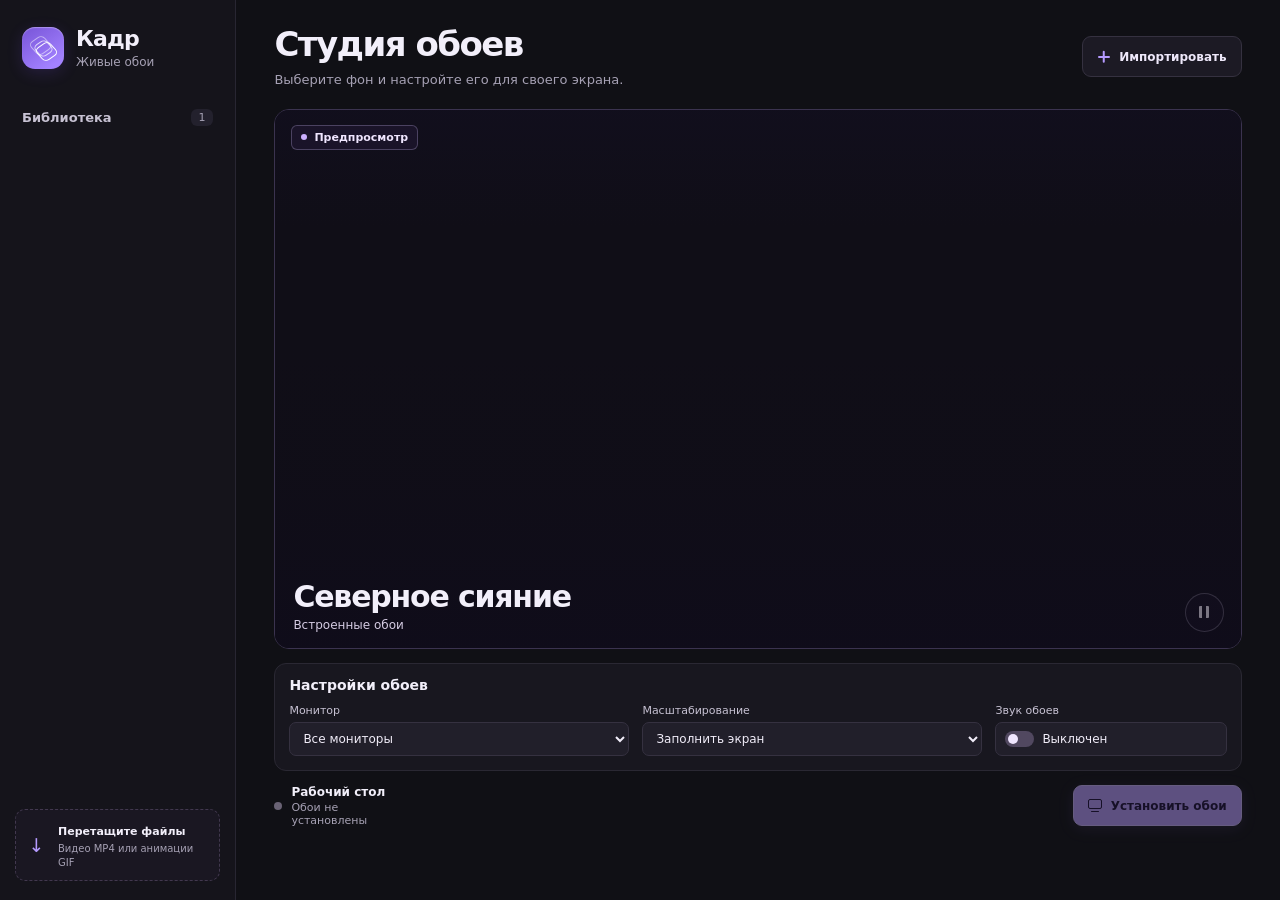
==== ui/index.html @ 5a47337f "Build Kadr live wallpapers for Windows" ====
<!doctype html>
<html lang="ru">
<head>
  <meta charset="utf-8">
  <meta name="viewport" content="width=device-width, initial-scale=1">
  <title>Кадр — живые обои</title>
  <link rel="stylesheet" href="app.css">
  <script type="module" src="app.js"></script>
</head>
<body>
  <div class="shell">
    <aside class="sidebar">
      <div class="brand">
        <span class="mark" aria-hidden="true"><i></i></span>
        <div><strong>Кадр</strong><small>Живые обои</small></div>
      </div>
      <div class="library-heading"><h2>Библиотека</h2><span id="count">1</span></div>
      <div id="library" class="library" aria-label="Библиотека обоев"></div>
      <div class="sidebar-footer">
        <div class="drop-note"><span class="drop-symbol" aria-hidden="true">↓</span><div><strong>Перетащите файлы</strong><small>Видео MP4 или анимации GIF</small></div></div>
      </div>
    </aside>

    <main>
      <header class="page-header">
        <div>
          <h1>Студия обоев</h1>
          <p>Выберите фон и настройте его для своего экрана.</p>
        </div>
        <button id="import" class="button button-secondary"><span class="plus" aria-hidden="true"></span>Импортировать</button>
      </header>

      <section class="preview" aria-label="Предпросмотр">
        <div id="stage" class="preview-stage"></div>
        <div class="preview-shade"></div>
        <span class="preview-label"><i></i>Предпросмотр</span>
        <div class="preview-caption">
          <div><h2 id="title">Северное сияние</h2><p id="details">Встроенные обои</p></div>
          <button id="preview-play" class="round-button" aria-label="Приостановить предпросмотр" title="Приостановить предпросмотр" disabled><span class="pause-icon" aria-hidden="true"></span></button>
        </div>
      </section>

      <div id="notice" class="notice" role="status" hidden></div>

      <section class="settings" aria-labelledby="settings-heading">
        <div class="settings-heading"><h2 id="settings-heading">Настройки обоев</h2><button id="remove" class="text-button" hidden>Убрать из библиотеки</button></div>
        <div class="settings-grid">
          <label><span>Монитор</span><select id="monitor"><option value="all">Все мониторы</option></select></label>
          <label><span>Масштабирование</span><select id="fit"><option value="cover">Заполнить экран</option><option value="contain">Уместить целиком</option><option value="fill">Растянуть</option></select></label>
          <label class="volume"><span>Звук обоев</span><span class="switch-frame"><input type="checkbox" id="audio" role="switch"><span class="switch" aria-hidden="true"></span><span id="sound-label">Выключен</span></span></label>
        </div>
      </section>

      <footer class="actions">
        <div class="desktop-status"><span id="status-dot"></span><div><strong id="status-title">Рабочий стол</strong><small id="status-description">Обои не установлены</small></div></div>
        <div class="action-buttons">
          <button id="stop" class="text-button" hidden>Снять</button>
          <button id="pause" class="button button-secondary" hidden>Пауза</button>
          <button id="apply" class="button button-primary" disabled><span class="monitor-icon" aria-hidden="true"></span>Установить обои</button>
        </div>
      </footer>
    </main>
  </div>
  <div id="drop-overlay" class="drop-overlay" hidden><div><span aria-hidden="true">↓</span><strong>Добавить в библиотеку</strong><small>Отпустите файлы MP4 или GIF</small></div></div>
</body>
</html>
---- ui/app.css ----
:root {
  color-scheme: dark;
  font-family: "Segoe UI Variable", "Segoe UI", system-ui, sans-serif;
  background: #101015;
  color: #f2effa;
  --muted: #a6a1b4;
  --light-muted: #c7c2d3;
  --line: #2a2833;
  --panel: #18171f;
  --accent: #b59aff;
}
* { box-sizing: border-box; }
body { margin: 0; }
button, select, input { font: inherit; }
button, select { color: inherit; }
button { cursor: pointer; }
button:disabled { cursor: default; opacity: .46; }
button:focus-visible, select:focus-visible, input:focus-visible + .switch {
  outline: 2px solid #d0bdff;
  outline-offset: 3px;
}
[hidden] { display: none !important; }
h1, h2, p { margin: 0; }
small { display: block; }

.shell { display: grid; grid-template-columns: 236px minmax(0, 1fr); min-height: 100vh; }
.sidebar {
  position: sticky;
  top: 0;
  height: 100vh;
  display: flex;
  flex-direction: column;
  background: #15141b;
  border-right: 1px solid #282632;
  padding: 27px 15px 19px;
}
.brand { display: flex; align-items: center; gap: 12px; margin: 0 7px 40px; }
.brand strong { font-size: 22px; line-height: 1.1; font-weight: 680; letter-spacing: -.04em; }
.brand small { color: var(--muted); font-size: 12px; margin-top: 4px; }
.mark {
  position: relative;
  display: grid;
  place-items: center;
  width: 42px;
  aspect-ratio: 1;
  border-radius: 13px;
  background: linear-gradient(145deg, #7754d7, #a382ff 84%);
  box-shadow: inset 0 1px 1px #eee1ff64, 0 4px 16px #8554ff29;
}
.mark::before, .mark::after, .mark i {
  content: "";
  width: 15px;
  height: 15px;
  border: 1.5px solid #fff;
  border-radius: 5px;
  position: absolute;
  transform: rotate(-35deg) skew(7deg);
}
.mark::before { translate: -3px -3px; opacity: .5; }
.mark::after { translate: 3px 3px; }
.mark i { translate: 0 0; opacity: .75; }
.library-heading { display: flex; align-items: center; justify-content: space-between; margin: 0 7px 13px; }
.library-heading h2 { font-size: 13px; font-weight: 640; color: var(--light-muted); }
.library-heading span {
  font-size: 11px;
  min-width: 22px;
  text-align: center;
  padding: 2px 5px;
  border-radius: 6px;
  color: var(--muted);
  background: #23212d;
}
.library { display: flex; min-height: 0; flex-direction: column; gap: 6px; overflow: auto; padding: 2px; margin: -2px; }
.library-item {
  display: flex;
  align-items: center;
  gap: 10px;
  width: 100%;
  flex-shrink: 0;
  min-width: 0;
  border: 1px solid transparent;
  border-radius: 10px;
  background: transparent;
  padding: 8px;
  text-align: left;
}
.library-item:hover { background: #201e29; }
.library-item[aria-pressed="true"] { border-color: #514366; background: #292238; }
.thumbnail {
  width: 40px;
  height: 33px;
  flex: 0 0 auto;
  border-radius: 6px;
  border: 1px solid #ffffff18;
  object-fit: cover;
  display: grid;
  place-items: center;
  background: linear-gradient(140deg, #3b2d54, #272335);
  color: #ddcaff;
  font-size: 9px;
  font-weight: 750;
  letter-spacing: .08em;
}
.item-info { min-width: 0; flex: 1; }
.item-info strong, .item-info small { overflow: hidden; text-overflow: ellipsis; white-space: nowrap; }
.item-info strong { font-size: 12px; font-weight: 650; display: block; }
.item-info small { font-size: 11px; color: var(--muted); margin-top: 4px; }
.active-indicator { flex: 0 0 6px; height: 6px; border-radius: 50%; background: #8ce0b4; }
.sidebar-footer { margin-top: auto; padding-top: 18px; }
.drop-note {
  display: flex;
  align-items: center;
  gap: 9px;
  border: 1px dashed #42384f;
  background: #1a1722;
  border-radius: 10px;
  padding: 10px 8px;
}
.drop-symbol { color: var(--accent); width: 25px; flex: 0 0 25px; text-align: center; font-size: 19px; }
.drop-note strong { font-size: 11px; font-weight: 630; }
.drop-note small { color: var(--muted); font-size: 10px; line-height: 1.4; margin-top: 3px; }

main { width: 100%; max-width: 1570px; margin: 0 auto; padding: 27px clamp(23px, 3vw, 43px) 22px; }
.page-header, .actions { display: flex; align-items: center; gap: 14px; justify-content: space-between; }
.page-header { margin-bottom: 22px; }
h1 { font-weight: 680; font-size: clamp(26px, 3vw, 34px); letter-spacing: -.045em; line-height: 1.05; }
.page-header p { color: var(--muted); font-size: 13px; margin-top: 9px; }
.button {
  display: inline-flex;
  align-items: center;
  justify-content: center;
  gap: 9px;
  flex: 0 0 auto;
  min-height: 41px;
  padding: 8px 14px;
  border: 1px solid transparent;
  border-radius: 9px;
  font-size: 12px;
  font-weight: 650;
  white-space: nowrap;
}
.button-secondary { background: #1c1a24; border-color: #353140; color: #eee8fa; }
.button-secondary:hover:not(:disabled) { background: #282432; border-color: #595062; }
.button-primary { background: #b89bff; border-color: #ccb7ff; color: #1f123d; box-shadow: 0 3px 15px #ad8bff27; }
.button-primary:hover:not(:disabled) { background: #c9b3ff; }
.plus { display: grid; place-items: center; width: 13px; height: 13px; color: var(--accent); }
.plus::before, .plus::after { content: ""; grid-area: 1 / 1; height: 1.5px; width: 12px; background: currentColor; border-radius: 2px; }
.plus::after { rotate: 90deg; }
.monitor-icon { width: 14px; height: 10px; border: 1.5px solid currentColor; border-radius: 2px; position: relative; margin-bottom: 3px; }
.monitor-icon::after { content: ""; width: 8px; height: 1.5px; border-radius: 2px; background: currentColor; position: absolute; left: 2px; bottom: -4px; }

.preview {
  height: clamp(235px, calc(100vh - 335px), 540px);
  background: #1b1829;
  position: relative;
  isolation: isolate;
  border: 1px solid #3b334f;
  border-radius: 15px;
  overflow: hidden;
}
.preview-stage, .preview-shade { position: absolute; inset: 0; }
.preview-stage { background: #100e17; }
.preview-stage.demo { background: #100e17 url("aurora.webp") center / cover no-repeat; }
.preview-shade { background: linear-gradient(0deg, #0f0c1aee, #0f0c1a3b 31%, transparent 57%), linear-gradient(180deg, #120f20a1, transparent 22%); pointer-events: none; }
.preview-label {
  position: absolute;
  display: flex;
  align-items: center;
  gap: 7px;
  top: 15px;
  left: 16px;
  padding: 5px 9px;
  border: 1px solid #d8c4ff42;
  border-radius: 6px;
  background: #1d162dcc;
  color: #f0e6ff;
  font-size: 11px;
  font-weight: 580;
}
.preview-label i { width: 6px; height: 6px; border-radius: 50%; background: #ccafff; }
.preview-caption { position: absolute; bottom: 16px; left: 18px; right: 17px; display: flex; align-items: end; gap: 10px; justify-content: space-between; }
.preview-caption div { min-width: 0; }
.preview-caption h2 {
  font-size: clamp(20px, 2.8vw, 30px);
  font-weight: 680;
  letter-spacing: -.04em;
  overflow: hidden;
  text-overflow: ellipsis;
  white-space: nowrap;
}
.preview-caption p { color: #d5cce3; font-size: 12px; margin-top: 4px; }
.round-button {
  flex: 0 0 39px;
  display: grid;
  place-items: center;
  height: 39px;
  border-radius: 50%;
  border: 1px solid #eee2ff54;
  background: #171224bf;
  color: #fbf4ff;
}
.round-button:hover:not(:disabled) { background: #584574; }
.pause-icon { width: 10px; height: 12px; border: solid currentColor; border-width: 0 3px; border-radius: 1px; }
.play-icon { width: 0; height: 0; border-block: 6px solid transparent; border-left: 9px solid currentColor; translate: 1px; }

.notice {
  margin-top: 10px;
  border: 1px solid #514366;
  background: #242033;
  color: #eee3fd;
  padding: 9px 12px;
  font-size: 12px;
  border-radius: 8px;
  overflow-wrap: anywhere;
}
.notice.error { border-color: #66424d; background: #301e29; color: #ffd4de; }
.settings {
  margin-top: 14px;
  border: 1px solid var(--line);
  background: var(--panel);
  border-radius: 12px;
  padding: 13px 14px 14px;
}
.settings-heading { display: flex; align-items: center; justify-content: space-between; gap: 10px; margin-bottom: 11px; }
.settings h2 { font-size: 14px; font-weight: 650; }
.settings-grid { display: grid; grid-template-columns: minmax(0, 1fr) minmax(0, 1fr) minmax(120px, .68fr); gap: 13px; }
.settings-grid label { display: grid; gap: 5px; min-width: 0; color: var(--light-muted); font-size: 11px; }
select, .switch-frame {
  width: 100%;
  min-height: 34px;
  padding: 5px 9px;
  background: #211f2a;
  border: 1px solid #353140;
  border-radius: 7px;
  color: #f1edf9;
  font-size: 12px;
}
select { text-overflow: ellipsis; }
.switch-frame { display: flex; align-items: center; gap: 8px; cursor: pointer; }
.switch-frame:has(input:disabled) { opacity: .55; cursor: default; }
.switch-frame input { position: absolute; width: 1px; height: 1px; opacity: 0; }
.switch { position: relative; width: 29px; height: 16px; border-radius: 12px; flex: 0 0 29px; background: #514860; }
.switch::after { content: ""; position: absolute; top: 3px; left: 3px; width: 10px; height: 10px; border-radius: 50%; background: #f0e6ff; }
input:checked + .switch { background: #a285eb; }
input:checked + .switch::after { left: 16px; background: #221139; }

.actions { margin-top: 14px; min-height: 41px; }
.desktop-status { display: flex; gap: 9px; align-items: center; min-width: 0; }
.desktop-status > span { flex: 0 0 8px; height: 8px; border-radius: 50%; background: #696274; }
.desktop-status > span.live { background: #91e2b5; box-shadow: 0 0 0 4px #92e2b520; }
.desktop-status > span.paused { background: #e6c67d; }
.desktop-status strong { display: block; font-size: 12px; font-weight: 650; }
.desktop-status small { color: var(--muted); font-size: 11px; margin-top: 2px; overflow-wrap: anywhere; }
.action-buttons { display: flex; align-items: center; gap: 8px; }
.text-button { color: var(--light-muted); background: transparent; border: 1px solid transparent; border-radius: 7px; padding: 5px 7px; font-size: 11px; white-space: nowrap; }
.text-button:hover:not(:disabled) { color: #f5eefe; background: #2a2437; }
.drop-overlay { position: fixed; inset: 10px; display: grid; place-items: center; background: #171021ed; border: 2px dashed #bca0ff; border-radius: 16px; z-index: 5; pointer-events: none; }
.drop-overlay div { display: grid; gap: 8px; text-align: center; }
.drop-overlay span { font-size: 34px; color: var(--accent); }
.drop-overlay strong { font-size: 22px; }
.drop-overlay small { font-size: 13px; color: var(--light-muted); }

.media { display: block; width: 100%; height: 100%; object-fit: cover; }
.media.contain { object-fit: contain; }
.media.fill { object-fit: fill; }
.wallpaper, .wallpaper body, .desktop-stage { width: 100%; height: 100%; background: #000; overflow: hidden; }

@media (max-width: 920px) {
  .shell { grid-template-columns: 196px minmax(0, 1fr); }
  .sidebar { padding-inline: 11px; }
  main { padding-inline: 19px; }
}
@media (max-width: 680px) {
  .shell { display: block; }
  .sidebar { position: static; height: auto; border-right: 0; padding: 13px 17px; }
  .brand { margin: 0 0 11px; }
  .library-heading, .sidebar-footer { display: none; }
  .library { flex-direction: row; }
  .library-item { width: 162px; }
  main { padding: 17px; }
  .page-header { align-items: start; }
  .page-header p { max-width: 230px; }
  .settings-grid { grid-template-columns: 1fr 1fr; gap: 8px; }
  .actions { align-items: start; flex-wrap: wrap; }
  .action-buttons { flex-wrap: wrap; }
}
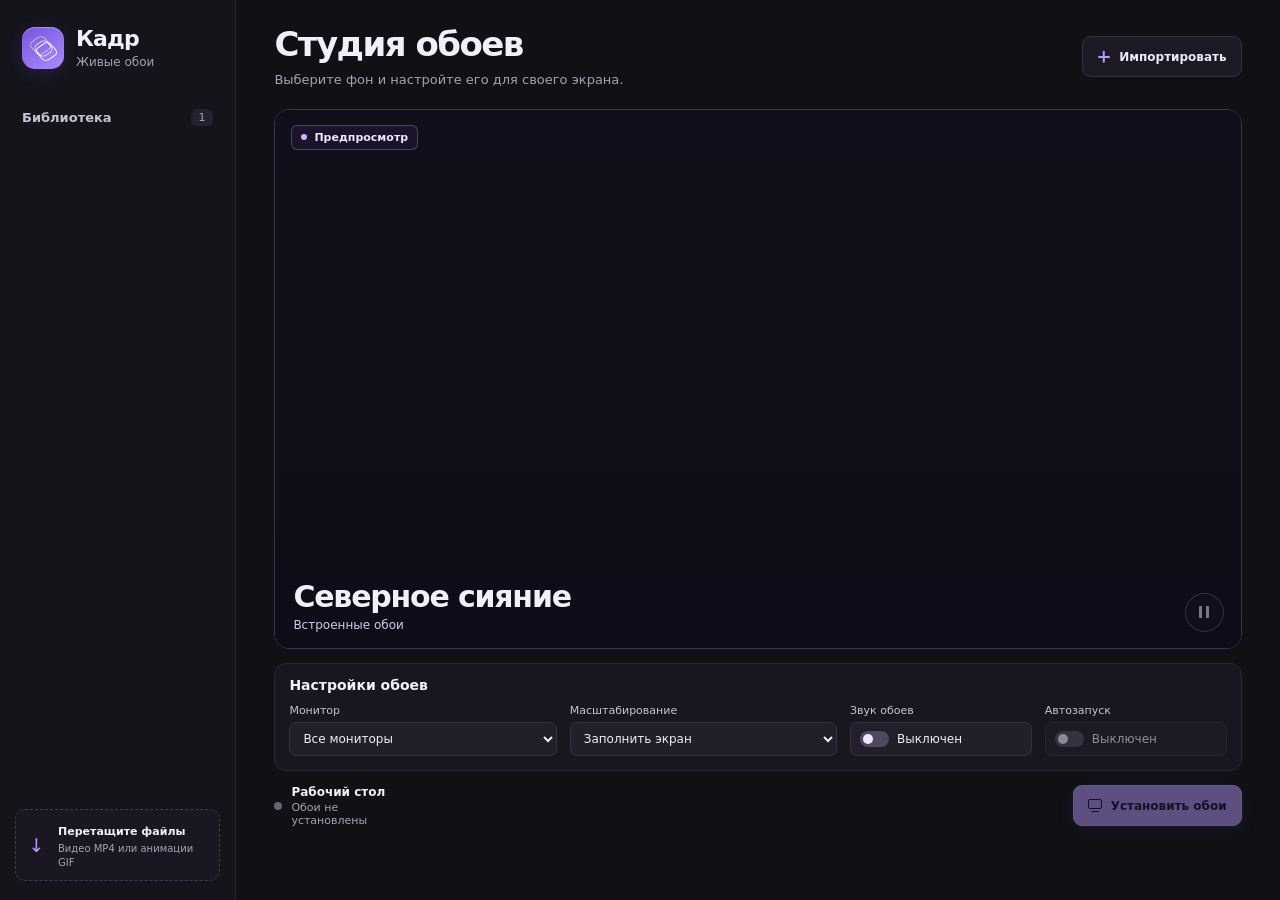
==== commit dac3aa3b: "Add Windows startup and persistent wallpaper controls" ====
--- a/ui/index.html
+++ b/ui/index.html
@@ -48,13 +48,14 @@
           <label><span>Монитор</span><select id="monitor"><option value="all">Все мониторы</option></select></label>
           <label><span>Масштабирование</span><select id="fit"><option value="cover">Заполнить экран</option><option value="contain">Уместить целиком</option><option value="fill">Растянуть</option></select></label>
           <label class="volume"><span>Звук обоев</span><span class="switch-frame"><input type="checkbox" id="audio" role="switch"><span class="switch" aria-hidden="true"></span><span id="sound-label">Выключен</span></span></label>
+          <label><span>Автозапуск</span><span class="switch-frame"><input type="checkbox" id="startup" role="switch" aria-label="Запускать Кадр с Windows" disabled><span class="switch" aria-hidden="true"></span><span id="startup-label">Выключен</span></span></label>
         </div>
       </section>
 
       <footer class="actions">
         <div class="desktop-status"><span id="status-dot"></span><div><strong id="status-title">Рабочий стол</strong><small id="status-description">Обои не установлены</small></div></div>
         <div class="action-buttons">
-          <button id="stop" class="text-button" hidden>Снять</button>
+          <button id="wallpapers" class="button button-secondary" hidden>Выключить обои</button>
           <button id="pause" class="button button-secondary" hidden>Пауза</button>
           <button id="apply" class="button button-primary" disabled><span class="monitor-icon" aria-hidden="true"></span>Установить обои</button>
         </div>
--- a/ui/app.css
+++ b/ui/app.css
@@ -223,7 +223,7 @@
 }
 .settings-heading { display: flex; align-items: center; justify-content: space-between; gap: 10px; margin-bottom: 11px; }
 .settings h2 { font-size: 14px; font-weight: 650; }
-.settings-grid { display: grid; grid-template-columns: minmax(0, 1fr) minmax(0, 1fr) minmax(120px, .68fr); gap: 13px; }
+.settings-grid { display: grid; grid-template-columns: minmax(0, 1fr) minmax(0, 1fr) repeat(2, minmax(105px, .68fr)); gap: 13px; }
 .settings-grid label { display: grid; gap: 5px; min-width: 0; color: var(--light-muted); font-size: 11px; }
 select, .switch-frame {
   width: 100%;
@@ -269,6 +269,8 @@
   .shell { grid-template-columns: 196px minmax(0, 1fr); }
   .sidebar { padding-inline: 11px; }
   main { padding-inline: 19px; }
+  .settings-grid { grid-template-columns: repeat(2, minmax(0, 1fr)); gap: 8px; }
+  .action-buttons { flex-wrap: wrap; justify-content: end; }
 }
 @media (max-width: 680px) {
   .shell { display: block; }
@@ -280,7 +282,6 @@
   main { padding: 17px; }
   .page-header { align-items: start; }
   .page-header p { max-width: 230px; }
-  .settings-grid { grid-template-columns: 1fr 1fr; gap: 8px; }
   .actions { align-items: start; flex-wrap: wrap; }
-  .action-buttons { flex-wrap: wrap; }
-}
+  .action-buttons { justify-content: start; }
+}
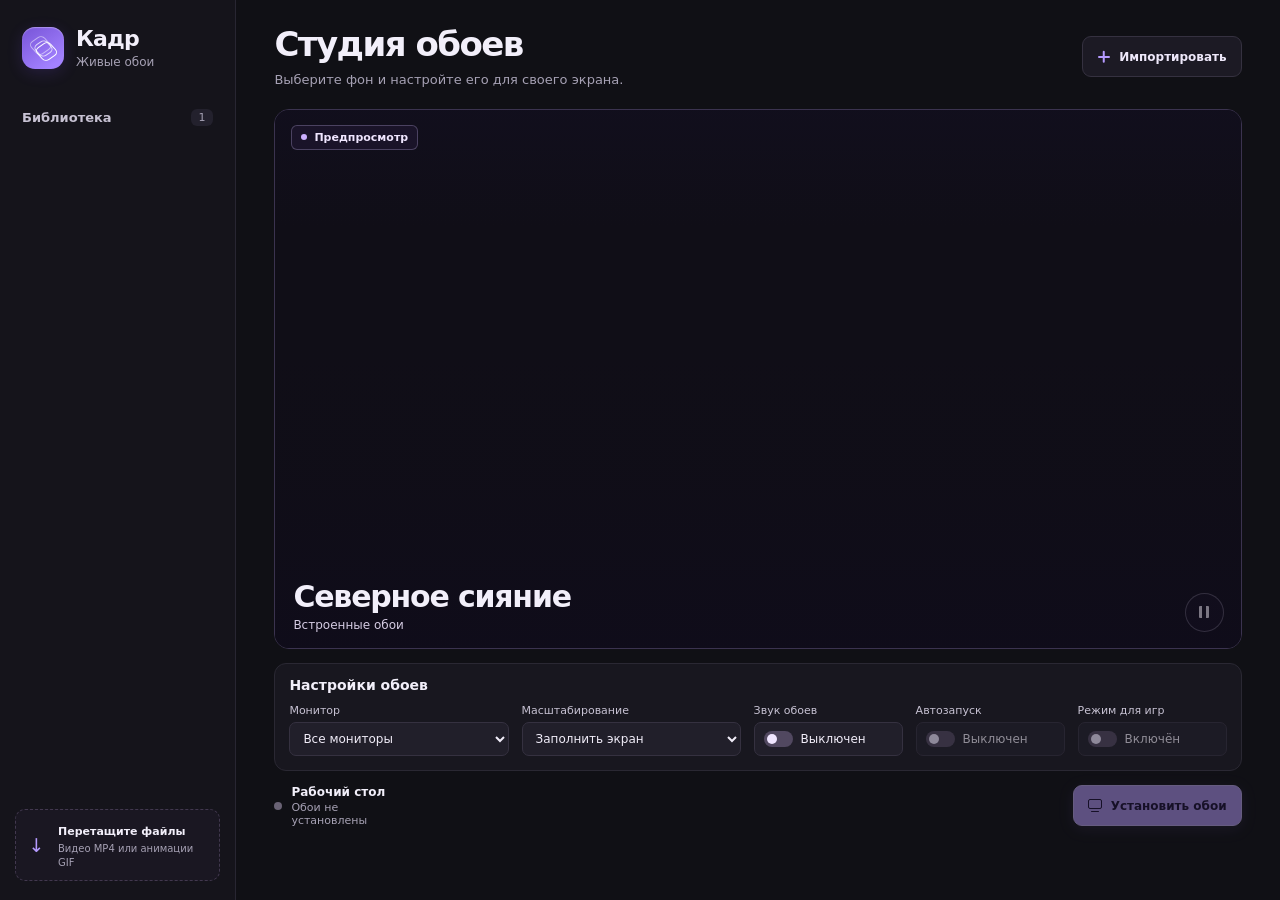
==== commit 2ca42f0b: "Pause wallpapers on screens covered by fullscreen apps" ====
--- a/ui/index.html
+++ b/ui/index.html
@@ -49,6 +49,7 @@
           <label><span>Масштабирование</span><select id="fit"><option value="cover">Заполнить экран</option><option value="contain">Уместить целиком</option><option value="fill">Растянуть</option></select></label>
           <label class="volume"><span>Звук обоев</span><span class="switch-frame"><input type="checkbox" id="audio" role="switch"><span class="switch" aria-hidden="true"></span><span id="sound-label">Выключен</span></span></label>
           <label><span>Автозапуск</span><span class="switch-frame"><input type="checkbox" id="startup" role="switch" aria-label="Запускать Кадр с Windows" disabled><span class="switch" aria-hidden="true"></span><span id="startup-label">Выключен</span></span></label>
+          <label title="Пауза обоев на экранах с активным полноэкранным окном"><span>Режим для игр</span><span class="switch-frame"><input type="checkbox" id="fullscreen-pause" role="switch" aria-label="Приостанавливать обои в полноэкранном режиме" disabled><span class="switch" aria-hidden="true"></span><span id="fullscreen-pause-label">Включён</span></span></label>
         </div>
       </section>
 
--- a/ui/app.css
+++ b/ui/app.css
@@ -223,7 +223,7 @@
 }
 .settings-heading { display: flex; align-items: center; justify-content: space-between; gap: 10px; margin-bottom: 11px; }
 .settings h2 { font-size: 14px; font-weight: 650; }
-.settings-grid { display: grid; grid-template-columns: minmax(0, 1fr) minmax(0, 1fr) repeat(2, minmax(105px, .68fr)); gap: 13px; }
+.settings-grid { display: grid; grid-template-columns: repeat(2, minmax(0, 1fr)) repeat(3, minmax(105px, .68fr)); gap: 13px; }
 .settings-grid label { display: grid; gap: 5px; min-width: 0; color: var(--light-muted); font-size: 11px; }
 select, .switch-frame {
   width: 100%;
@@ -242,7 +242,7 @@
 .switch { position: relative; width: 29px; height: 16px; border-radius: 12px; flex: 0 0 29px; background: #514860; }
 .switch::after { content: ""; position: absolute; top: 3px; left: 3px; width: 10px; height: 10px; border-radius: 50%; background: #f0e6ff; }
 input:checked + .switch { background: #a285eb; }
-input:checked + .switch::after { left: 16px; background: #221139; }
+input:checked + .switch::after { transform: translateX(13px); background: #221139; }
 
 .actions { margin-top: 14px; min-height: 41px; }
 .desktop-status { display: flex; gap: 9px; align-items: center; min-width: 0; }
@@ -263,13 +263,25 @@
 .media { display: block; width: 100%; height: 100%; object-fit: cover; }
 .media.contain { object-fit: contain; }
 .media.fill { object-fit: fill; }
+.video-upscale { position: absolute; inset: 0; pointer-events: none; }
 .wallpaper, .wallpaper body, .desktop-stage { width: 100%; height: 100%; background: #000; overflow: hidden; }
+.desktop-stage { position: relative; }
+
+@media (prefers-reduced-motion: no-preference) {
+  .button, .text-button, .round-button, .library-item {
+    transition: background-color 140ms ease-out, border-color 140ms ease-out, color 140ms ease-out;
+  }
+  .switch { transition: background-color 140ms ease-out; }
+  .switch::after { transition: transform 140ms ease-out, background-color 140ms ease-out; }
+  .preview-stage .media.is-ready { animation: preview-in 160ms ease-out; }
+  @keyframes preview-in { from { opacity: 0; } to { opacity: 1; } }
+}
 
 @media (max-width: 920px) {
   .shell { grid-template-columns: 196px minmax(0, 1fr); }
   .sidebar { padding-inline: 11px; }
   main { padding-inline: 19px; }
-  .settings-grid { grid-template-columns: repeat(2, minmax(0, 1fr)); gap: 8px; }
+  .settings-grid { grid-template-columns: repeat(3, minmax(0, 1fr)); gap: 8px; }
   .action-buttons { flex-wrap: wrap; justify-content: end; }
 }
 @media (max-width: 680px) {
@@ -282,6 +294,7 @@
   main { padding: 17px; }
   .page-header { align-items: start; }
   .page-header p { max-width: 230px; }
+  .settings-grid { grid-template-columns: repeat(2, minmax(0, 1fr)); }
   .actions { align-items: start; flex-wrap: wrap; }
   .action-buttons { justify-content: start; }
 }
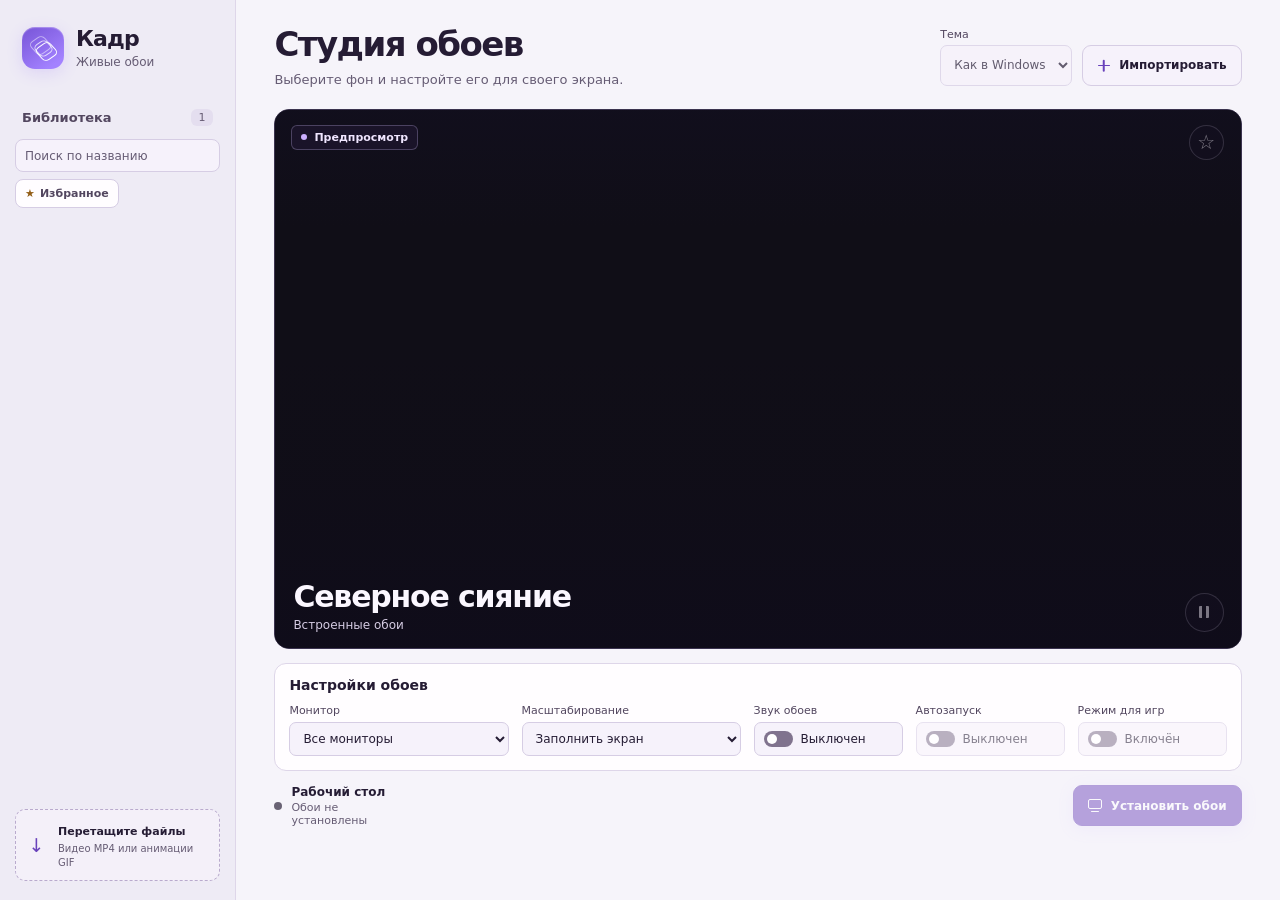
==== commit a57f90ab: "Add themes, searchable favorites and clearer wallpaper removal" ====
--- a/ui/index.html
+++ b/ui/index.html
@@ -15,6 +15,11 @@
         <div><strong>Кадр</strong><small>Живые обои</small></div>
       </div>
       <div class="library-heading"><h2>Библиотека</h2><span id="count">1</span></div>
+      <div class="library-tools">
+        <input id="search" type="search" placeholder="Поиск по названию" aria-label="Поиск обоев по названию">
+        <button type="button" id="favorites-filter" class="filter-button" aria-pressed="false"><span aria-hidden="true">★</span>Избранное</button>
+      </div>
+      <p id="library-empty" class="library-empty" role="status" hidden></p>
       <div id="library" class="library" aria-label="Библиотека обоев"></div>
       <div class="sidebar-footer">
         <div class="drop-note"><span class="drop-symbol" aria-hidden="true">↓</span><div><strong>Перетащите файлы</strong><small>Видео MP4 или анимации GIF</small></div></div>
@@ -27,13 +32,17 @@
           <h1>Студия обоев</h1>
           <p>Выберите фон и настройте его для своего экрана.</p>
         </div>
-        <button id="import" class="button button-secondary"><span class="plus" aria-hidden="true"></span>Импортировать</button>
+        <div class="header-actions">
+          <label class="theme-picker"><span>Тема</span><select id="theme" disabled><option value="system">Как в Windows</option><option value="light">Светлая</option><option value="dark">Тёмная</option></select></label>
+          <button id="import" class="button button-secondary"><span class="plus" aria-hidden="true"></span>Импортировать</button>
+        </div>
       </header>
 
       <section class="preview" aria-label="Предпросмотр">
         <div id="stage" class="preview-stage"></div>
         <div class="preview-shade"></div>
         <span class="preview-label"><i></i>Предпросмотр</span>
+        <button type="button" id="favorite" class="round-button favorite-button" aria-label="Избранное" title="Добавить в избранное" aria-pressed="false" disabled>☆</button>
         <div class="preview-caption">
           <div><h2 id="title">Северное сияние</h2><p id="details">Встроенные обои</p></div>
           <button id="preview-play" class="round-button" aria-label="Приостановить предпросмотр" title="Приостановить предпросмотр" disabled><span class="pause-icon" aria-hidden="true"></span></button>
@@ -43,7 +52,7 @@
       <div id="notice" class="notice" role="status" hidden></div>
 
       <section class="settings" aria-labelledby="settings-heading">
-        <div class="settings-heading"><h2 id="settings-heading">Настройки обоев</h2><button id="remove" class="text-button" hidden>Убрать из библиотеки</button></div>
+        <div class="settings-heading"><h2 id="settings-heading">Настройки обоев</h2><button id="remove" class="text-button delete-button" hidden>Удалить из библиотеки</button></div>
         <div class="settings-grid">
           <label><span>Монитор</span><select id="monitor"><option value="all">Все мониторы</option></select></label>
           <label><span>Масштабирование</span><select id="fit"><option value="cover">Заполнить экран</option><option value="contain">Уместить целиком</option><option value="fill">Растянуть</option></select></label>
--- a/ui/app.css
+++ b/ui/app.css
@@ -1,22 +1,94 @@
 :root {
   color-scheme: dark;
   font-family: "Segoe UI Variable", "Segoe UI", system-ui, sans-serif;
-  background: #101015;
-  color: #f2effa;
+  background: var(--page);
+  color: var(--text);
+  --page: #101015;
+  --text: #f2effa;
   --muted: #a6a1b4;
   --light-muted: #c7c2d3;
   --line: #2a2833;
   --panel: #18171f;
   --accent: #b59aff;
+  --focus: #d0bdff;
+  --sidebar: #15141b;
+  --count: #23212d;
+  --hover: #282432;
+  --selected: #292238;
+  --selected-border: #514366;
+  --control: #211f2a;
+  --control-border: #353140;
+  --control-hover-border: #595062;
+  --thumbnail: linear-gradient(140deg, #3b2d54, #272335);
+  --thumbnail-text: #ddcaff;
+  --drop: #1a1722;
+  --drop-border: #42384f;
+  --primary: #b89bff;
+  --primary-hover: #c9b3ff;
+  --primary-border: #ccb7ff;
+  --primary-text: #1f123d;
+  --notice: #242033;
+  --notice-text: #eee3fd;
+  --error: #301e29;
+  --error-border: #66424d;
+  --error-text: #ffd4de;
+  --switch: #514860;
+  --switch-on: #a285eb;
+  --switch-knob: #f0e6ff;
+  --switch-knob-on: #221139;
+  --live: #91e2b5;
+  --paused: #e6c67d;
+  --favorite: #f0cc7e;
+  --drop-overlay: #171021ed;
+}
+:root[data-theme="light"] {
+  color-scheme: light;
+  --page: #f6f4fa;
+  --text: #251c34;
+  --muted: #665c74;
+  --light-muted: #52465f;
+  --line: #ded6e9;
+  --panel: #fffdff;
+  --accent: #6942bb;
+  --focus: #7444c8;
+  --sidebar: #eeebf5;
+  --count: #e4deef;
+  --hover: #ede6f7;
+  --selected: #e7dff7;
+  --selected-border: #b9a9d9;
+  --control: #f6f2fb;
+  --control-border: #d6cde4;
+  --control-hover-border: #a996c5;
+  --thumbnail: linear-gradient(140deg, #ebe0fd, #d8c8ef);
+  --thumbnail-text: #4b326e;
+  --drop: #f4f0f9;
+  --drop-border: #b9aacd;
+  --primary: #6942bb;
+  --primary-hover: #5935a5;
+  --primary-border: #653db5;
+  --primary-text: #fff;
+  --notice: #f1eafa;
+  --notice-text: #422961;
+  --error: #fcecf1;
+  --error-border: #e2afbe;
+  --error-text: #8b2946;
+  --switch: #80738e;
+  --switch-on: #6d46bf;
+  --switch-knob: #fff;
+  --switch-knob-on: #fff;
+  --live: #26784e;
+  --paused: #946000;
+  --favorite: #925d16;
+  --drop-overlay: #f7f0fdea;
 }
 * { box-sizing: border-box; }
 body { margin: 0; }
 button, select, input { font: inherit; }
-button, select { color: inherit; }
+button, select, input[type=search] { color: inherit; }
 button { cursor: pointer; }
 button:disabled { cursor: default; opacity: .46; }
-button:focus-visible, select:focus-visible, input:focus-visible + .switch {
-  outline: 2px solid #d0bdff;
+button:focus-visible, select:focus-visible, input[type=search]:focus-visible, input:focus-visible + .switch {
+  outline: 2px solid var(--focus);
   outline-offset: 3px;
 }
 [hidden] { display: none !important; }
@@ -30,8 +102,8 @@
   height: 100vh;
   display: flex;
   flex-direction: column;
-  background: #15141b;
-  border-right: 1px solid #282632;
+  background: var(--sidebar);
+  border-right: 1px solid var(--line);
   padding: 27px 15px 19px;
 }
 .brand { display: flex; align-items: center; gap: 12px; margin: 0 7px 40px; }
@@ -68,8 +140,39 @@
   padding: 2px 5px;
   border-radius: 6px;
   color: var(--muted);
-  background: #23212d;
-}
+  background: var(--count);
+}
+.library-tools { display: grid; gap: 7px; margin: 0 0 11px; }
+.library-tools input {
+  width: 100%;
+  min-width: 0;
+  min-height: 33px;
+  padding: 5px 9px;
+  border: 1px solid var(--control-border);
+  border-radius: 8px;
+  background: var(--control);
+  font-size: 12px;
+}
+.library-tools input::placeholder { color: var(--muted); }
+.filter-button {
+  justify-self: start;
+  display: inline-flex;
+  align-items: center;
+  gap: 5px;
+  min-height: 29px;
+  padding: 4px 9px;
+  border: 1px solid var(--control-border);
+  border-radius: 8px;
+  background: var(--panel);
+  color: var(--light-muted);
+  font-size: 11px;
+  font-weight: 650;
+}
+.filter-button:hover { background: var(--hover); }
+.filter-button[aria-pressed="true"] { background: var(--selected); border-color: var(--selected-border); color: var(--text); }
+.filter-button span, .favorite-indicator { color: var(--favorite); }
+.favorite-indicator { flex: 0 0 auto; font-size: 12px; }
+.library-empty { margin: 10px 6px; color: var(--muted); font-size: 12px; }
 .library { display: flex; min-height: 0; flex-direction: column; gap: 6px; overflow: auto; padding: 2px; margin: -2px; }
 .library-item {
   display: flex;
@@ -84,8 +187,8 @@
   padding: 8px;
   text-align: left;
 }
-.library-item:hover { background: #201e29; }
-.library-item[aria-pressed="true"] { border-color: #514366; background: #292238; }
+.library-item:hover { background: var(--hover); }
+.library-item[aria-pressed="true"] { border-color: var(--selected-border); background: var(--selected); }
 .thumbnail {
   width: 40px;
   height: 33px;
@@ -95,8 +198,8 @@
   object-fit: cover;
   display: grid;
   place-items: center;
-  background: linear-gradient(140deg, #3b2d54, #272335);
-  color: #ddcaff;
+  background: var(--thumbnail);
+  color: var(--thumbnail-text);
   font-size: 9px;
   font-weight: 750;
   letter-spacing: .08em;
@@ -105,14 +208,14 @@
 .item-info strong, .item-info small { overflow: hidden; text-overflow: ellipsis; white-space: nowrap; }
 .item-info strong { font-size: 12px; font-weight: 650; display: block; }
 .item-info small { font-size: 11px; color: var(--muted); margin-top: 4px; }
-.active-indicator { flex: 0 0 6px; height: 6px; border-radius: 50%; background: #8ce0b4; }
+.active-indicator { flex: 0 0 6px; height: 6px; border-radius: 50%; background: var(--live); }
 .sidebar-footer { margin-top: auto; padding-top: 18px; }
 .drop-note {
   display: flex;
   align-items: center;
   gap: 9px;
-  border: 1px dashed #42384f;
-  background: #1a1722;
+  border: 1px dashed var(--drop-border);
+  background: var(--drop);
   border-radius: 10px;
   padding: 10px 8px;
 }
@@ -123,6 +226,9 @@
 main { width: 100%; max-width: 1570px; margin: 0 auto; padding: 27px clamp(23px, 3vw, 43px) 22px; }
 .page-header, .actions { display: flex; align-items: center; gap: 14px; justify-content: space-between; }
 .page-header { margin-bottom: 22px; }
+.header-actions { display: flex; align-items: end; gap: 10px; }
+.theme-picker { display: grid; gap: 4px; min-width: 122px; color: var(--light-muted); font-size: 11px; }
+.theme-picker select { min-height: 41px; }
 h1 { font-weight: 680; font-size: clamp(26px, 3vw, 34px); letter-spacing: -.045em; line-height: 1.05; }
 .page-header p { color: var(--muted); font-size: 13px; margin-top: 9px; }
 .button {
@@ -139,10 +245,10 @@
   font-weight: 650;
   white-space: nowrap;
 }
-.button-secondary { background: #1c1a24; border-color: #353140; color: #eee8fa; }
-.button-secondary:hover:not(:disabled) { background: #282432; border-color: #595062; }
-.button-primary { background: #b89bff; border-color: #ccb7ff; color: #1f123d; box-shadow: 0 3px 15px #ad8bff27; }
-.button-primary:hover:not(:disabled) { background: #c9b3ff; }
+.button-secondary { background: var(--control); border-color: var(--control-border); }
+.button-secondary:hover:not(:disabled) { background: var(--hover); border-color: var(--control-hover-border); }
+.button-primary { background: var(--primary); border-color: var(--primary-border); color: var(--primary-text); box-shadow: 0 3px 15px #ad8bff27; }
+.button-primary:hover:not(:disabled) { background: var(--primary-hover); }
 .plus { display: grid; place-items: center; width: 13px; height: 13px; color: var(--accent); }
 .plus::before, .plus::after { content: ""; grid-area: 1 / 1; height: 1.5px; width: 12px; background: currentColor; border-radius: 2px; }
 .plus::after { rotate: 90deg; }
@@ -184,6 +290,7 @@
   font-size: clamp(20px, 2.8vw, 30px);
   font-weight: 680;
   letter-spacing: -.04em;
+  color: #fbf7ff;
   overflow: hidden;
   text-overflow: ellipsis;
   white-space: nowrap;
@@ -200,20 +307,22 @@
   color: #fbf4ff;
 }
 .round-button:hover:not(:disabled) { background: #584574; }
+.favorite-button { position: absolute; top: 15px; right: 17px; width: 35px; height: 35px; font-size: 20px; line-height: 1; }
+.favorite-button[aria-pressed="true"] { color: #ffdc82; }
 .pause-icon { width: 10px; height: 12px; border: solid currentColor; border-width: 0 3px; border-radius: 1px; }
 .play-icon { width: 0; height: 0; border-block: 6px solid transparent; border-left: 9px solid currentColor; translate: 1px; }
 
 .notice {
   margin-top: 10px;
-  border: 1px solid #514366;
-  background: #242033;
-  color: #eee3fd;
+  border: 1px solid var(--selected-border);
+  background: var(--notice);
+  color: var(--notice-text);
   padding: 9px 12px;
   font-size: 12px;
   border-radius: 8px;
   overflow-wrap: anywhere;
 }
-.notice.error { border-color: #66424d; background: #301e29; color: #ffd4de; }
+.notice.error { border-color: var(--error-border); background: var(--error); color: var(--error-text); }
 .settings {
   margin-top: 14px;
   border: 1px solid var(--line);
@@ -229,32 +338,34 @@
   width: 100%;
   min-height: 34px;
   padding: 5px 9px;
-  background: #211f2a;
-  border: 1px solid #353140;
+  background: var(--control);
+  border: 1px solid var(--control-border);
   border-radius: 7px;
-  color: #f1edf9;
+  color: var(--text);
   font-size: 12px;
 }
 select { text-overflow: ellipsis; }
 .switch-frame { display: flex; align-items: center; gap: 8px; cursor: pointer; }
 .switch-frame:has(input:disabled) { opacity: .55; cursor: default; }
 .switch-frame input { position: absolute; width: 1px; height: 1px; opacity: 0; }
-.switch { position: relative; width: 29px; height: 16px; border-radius: 12px; flex: 0 0 29px; background: #514860; }
-.switch::after { content: ""; position: absolute; top: 3px; left: 3px; width: 10px; height: 10px; border-radius: 50%; background: #f0e6ff; }
-input:checked + .switch { background: #a285eb; }
-input:checked + .switch::after { transform: translateX(13px); background: #221139; }
+.switch { position: relative; width: 29px; height: 16px; border-radius: 12px; flex: 0 0 29px; background: var(--switch); }
+.switch::after { content: ""; position: absolute; top: 3px; left: 3px; width: 10px; height: 10px; border-radius: 50%; background: var(--switch-knob); }
+input:checked + .switch { background: var(--switch-on); }
+input:checked + .switch::after { transform: translateX(13px); background: var(--switch-knob-on); }
 
 .actions { margin-top: 14px; min-height: 41px; }
 .desktop-status { display: flex; gap: 9px; align-items: center; min-width: 0; }
 .desktop-status > span { flex: 0 0 8px; height: 8px; border-radius: 50%; background: #696274; }
-.desktop-status > span.live { background: #91e2b5; box-shadow: 0 0 0 4px #92e2b520; }
-.desktop-status > span.paused { background: #e6c67d; }
+.desktop-status > span.live { background: var(--live); box-shadow: 0 0 0 4px #72b99434; }
+.desktop-status > span.paused { background: var(--paused); }
 .desktop-status strong { display: block; font-size: 12px; font-weight: 650; }
 .desktop-status small { color: var(--muted); font-size: 11px; margin-top: 2px; overflow-wrap: anywhere; }
 .action-buttons { display: flex; align-items: center; gap: 8px; }
 .text-button { color: var(--light-muted); background: transparent; border: 1px solid transparent; border-radius: 7px; padding: 5px 7px; font-size: 11px; white-space: nowrap; }
-.text-button:hover:not(:disabled) { color: #f5eefe; background: #2a2437; }
-.drop-overlay { position: fixed; inset: 10px; display: grid; place-items: center; background: #171021ed; border: 2px dashed #bca0ff; border-radius: 16px; z-index: 5; pointer-events: none; }
+.text-button:hover:not(:disabled) { color: var(--text); background: var(--hover); }
+.delete-button { color: var(--error-text); border-color: var(--error-border); padding: 6px 9px; }
+.delete-button:hover:not(:disabled) { color: var(--error-text); background: var(--error); }
+.drop-overlay { position: fixed; inset: 10px; display: grid; place-items: center; background: var(--drop-overlay); border: 2px dashed var(--accent); border-radius: 16px; z-index: 5; pointer-events: none; }
 .drop-overlay div { display: grid; gap: 8px; text-align: center; }
 .drop-overlay span { font-size: 34px; color: var(--accent); }
 .drop-overlay strong { font-size: 22px; }
@@ -268,7 +379,7 @@
 .desktop-stage { position: relative; }
 
 @media (prefers-reduced-motion: no-preference) {
-  .button, .text-button, .round-button, .library-item {
+  .button, .text-button, .round-button, .library-item, .filter-button {
     transition: background-color 140ms ease-out, border-color 140ms ease-out, color 140ms ease-out;
   }
   .switch { transition: background-color 140ms ease-out; }
@@ -281,6 +392,7 @@
   .shell { grid-template-columns: 196px minmax(0, 1fr); }
   .sidebar { padding-inline: 11px; }
   main { padding-inline: 19px; }
+  .page-header { flex-wrap: wrap; }
   .settings-grid { grid-template-columns: repeat(3, minmax(0, 1fr)); gap: 8px; }
   .action-buttons { flex-wrap: wrap; justify-content: end; }
 }
@@ -289,6 +401,7 @@
   .sidebar { position: static; height: auto; border-right: 0; padding: 13px 17px; }
   .brand { margin: 0 0 11px; }
   .library-heading, .sidebar-footer { display: none; }
+  .library-tools { grid-template-columns: minmax(0, 1fr) auto; }
   .library { flex-direction: row; }
   .library-item { width: 162px; }
   main { padding: 17px; }
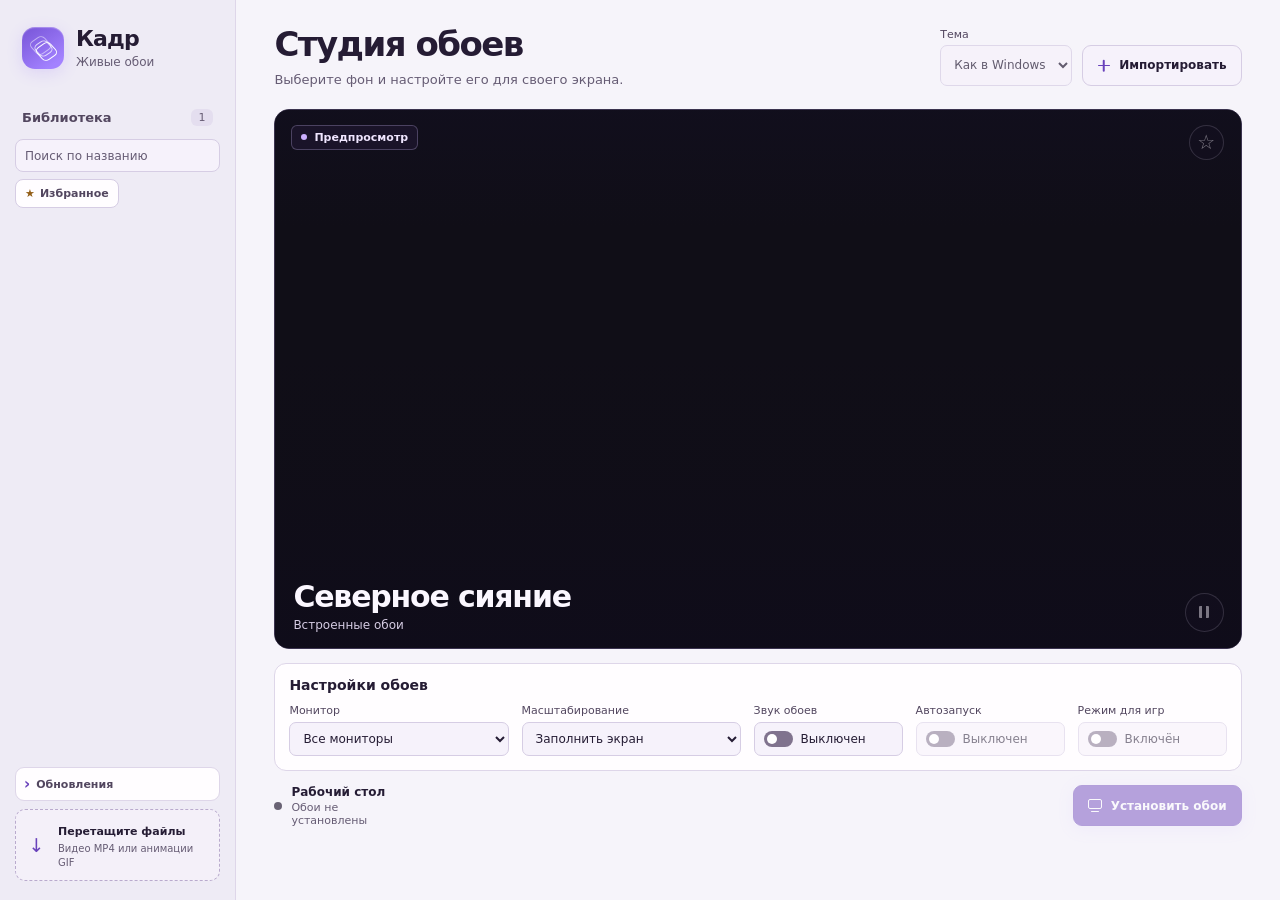
==== commit 69cb1ff3: "Add verified GitHub release updates to Kadr" ====
--- a/ui/index.html
+++ b/ui/index.html
@@ -22,6 +22,19 @@
       <p id="library-empty" class="library-empty" role="status" hidden></p>
       <div id="library" class="library" aria-label="Библиотека обоев"></div>
       <div class="sidebar-footer">
+        <details class="updates" id="updates">
+          <summary><span>Обновления</span><small id="app-version"></small></summary>
+          <div class="update-panel">
+            <label class="switch-frame">
+              <input type="checkbox" id="auto-update" role="switch" disabled>
+              <span class="switch" aria-hidden="true"></span>
+              <span>Автообновление</span>
+            </label>
+            <p id="update-message" role="status">Проверка релизов GitHub</p>
+            <button type="button" id="check-updates" class="button button-secondary" disabled>Проверить обновления</button>
+            <button type="button" id="update-action" class="button button-primary" hidden>Скачать</button>
+          </div>
+        </details>
         <div class="drop-note"><span class="drop-symbol" aria-hidden="true">↓</span><div><strong>Перетащите файлы</strong><small>Видео MP4 или анимации GIF</small></div></div>
       </div>
     </aside>
--- a/ui/app.css
+++ b/ui/app.css
@@ -210,6 +210,32 @@
 .item-info small { font-size: 11px; color: var(--muted); margin-top: 4px; }
 .active-indicator { flex: 0 0 6px; height: 6px; border-radius: 50%; background: var(--live); }
 .sidebar-footer { margin-top: auto; padding-top: 18px; }
+.updates {
+  margin-bottom: 8px;
+  background: var(--panel);
+  border: 1px solid var(--line);
+  border-radius: 9px;
+}
+.updates summary {
+  display: flex;
+  align-items: center;
+  gap: 6px;
+  padding: 7px 8px;
+  cursor: pointer;
+  color: var(--light-muted);
+  font-size: 11px;
+  font-weight: 640;
+  list-style: none;
+}
+.updates summary::-webkit-details-marker { display: none; }
+.updates summary::before { content: "›"; color: var(--accent); font-size: 15px; }
+.updates[open] summary::before { rotate: 90deg; }
+.updates summary:focus-visible { outline: 2px solid var(--focus); outline-offset: 2px; }
+.updates summary small { margin-left: auto; color: var(--muted); font-size: 10px; }
+.update-panel { display: grid; gap: 7px; padding: 0 8px 8px; }
+.update-panel p { color: var(--muted); font-size: 11px; overflow-wrap: anywhere; }
+.update-panel p.error { color: var(--error-text); }
+.update-panel .button { width: 100%; min-height: 31px; padding: 5px; font-size: 11px; white-space: normal; }
 .drop-note {
   display: flex;
   align-items: center;
@@ -400,7 +426,9 @@
   .shell { display: block; }
   .sidebar { position: static; height: auto; border-right: 0; padding: 13px 17px; }
   .brand { margin: 0 0 11px; }
-  .library-heading, .sidebar-footer { display: none; }
+  .library-heading, .sidebar-footer .drop-note { display: none; }
+  .sidebar-footer { padding-top: 8px; }
+  .updates { margin-bottom: 0; }
   .library-tools { grid-template-columns: minmax(0, 1fr) auto; }
   .library { flex-direction: row; }
   .library-item { width: 162px; }
